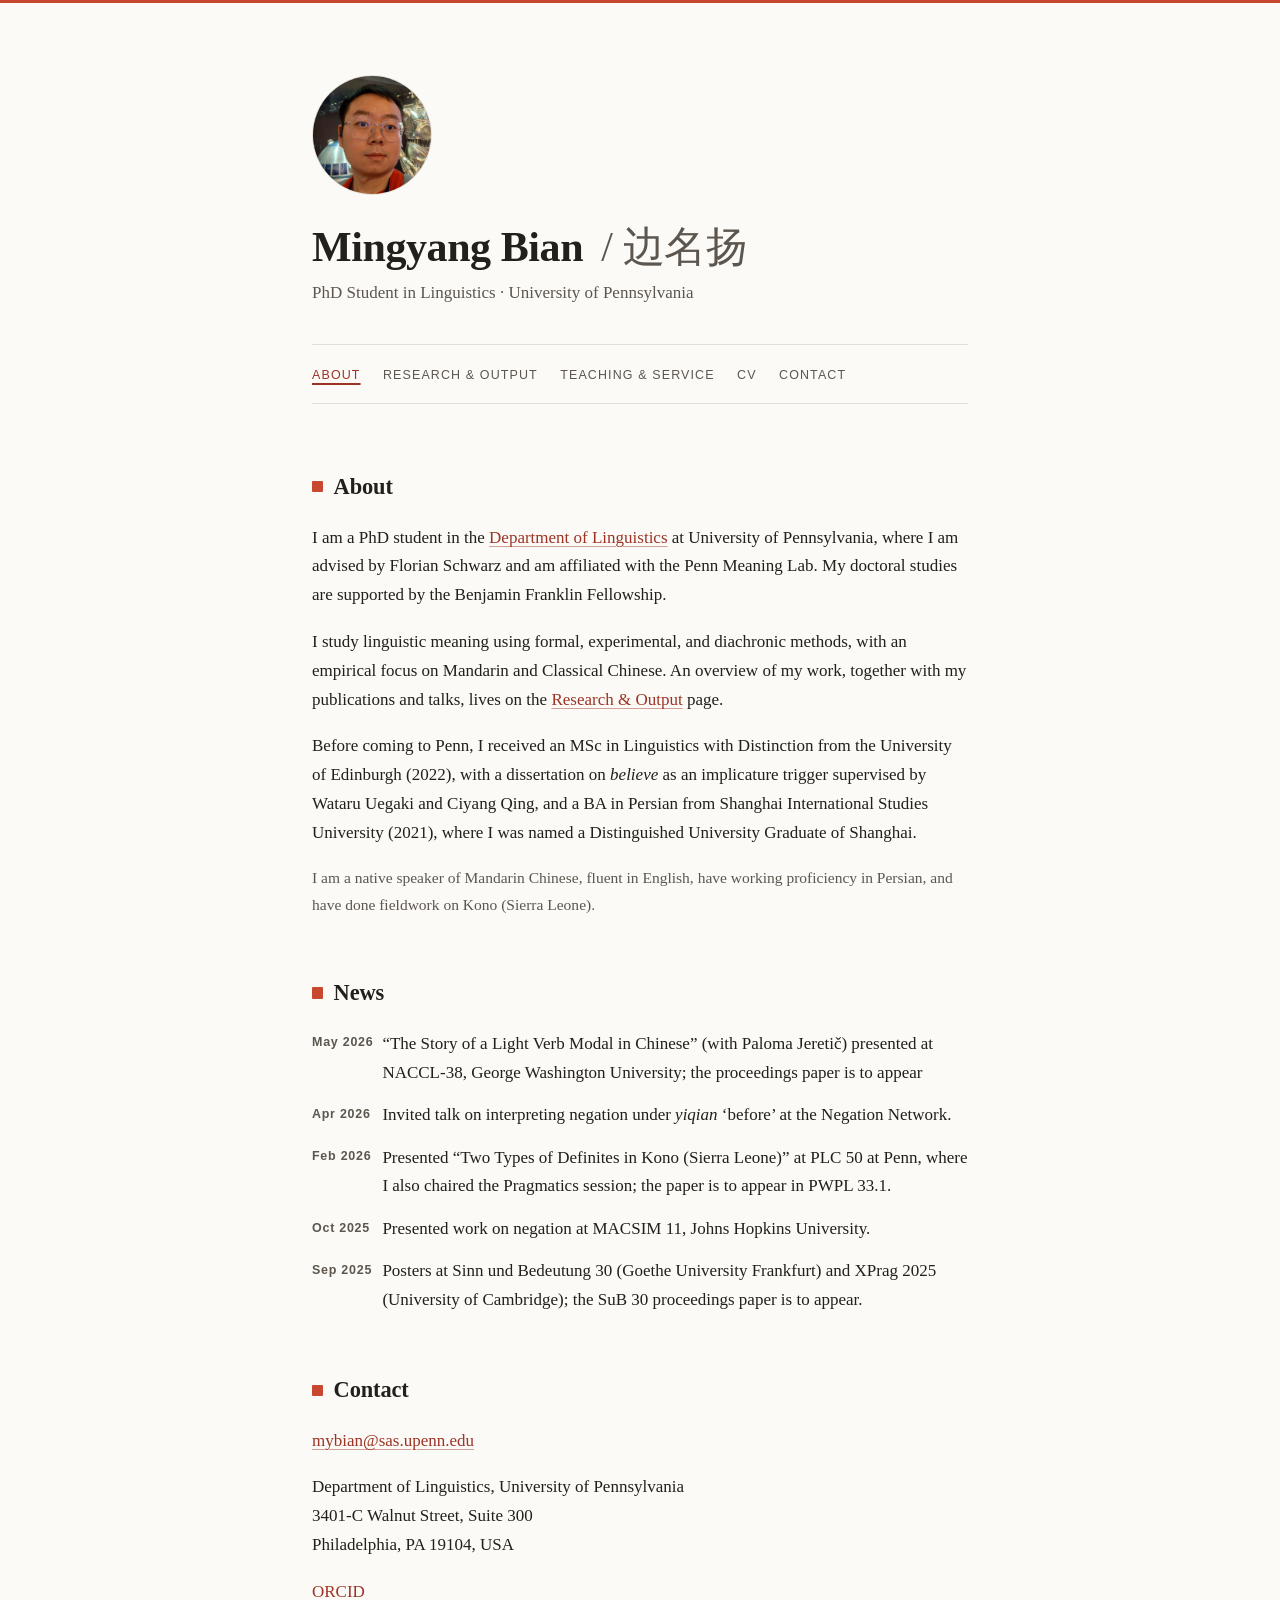
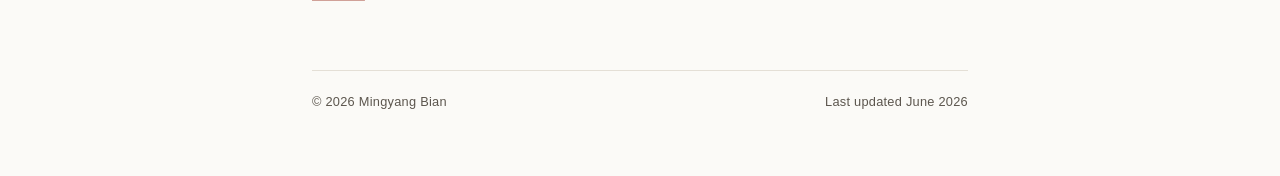
==== index.html @ 260554bf "Add files via upload" ====
<!DOCTYPE html>
<html lang="en">
<head>
<meta charset="utf-8">
<meta name="viewport" content="width=device-width, initial-scale=1.0">
<title>Mingyang Bian · Linguistics · University of Pennsylvania</title>
<meta name="description" content="Mingyang Bian is a PhD student in Linguistics at the University of Pennsylvania, working on formal, experimental, and diachronic semantics and pragmatics, with a focus on Mandarin and Classical Chinese.">
<meta name="author" content="Mingyang Bian">
<link rel="icon" href="data:image/svg+xml,%3Csvg xmlns='http://www.w3.org/2000/svg' viewBox='0 0 16 16'%3E%3Crect x='2' y='2' width='12' height='12' rx='1.5' fill='%23C8472F'/%3E%3C/svg%3E">
<link rel="stylesheet" href="styles.css">
</head>

<body>
<a class="skip-link" href="#main">Skip to content</a>

<div class="wrap">

<header>
  <figure class="portrait">
    <img src="photo.jpg" alt="Portrait of Mingyang Bian" width="120" height="120">
  </figure>

  <h1><a href="index.html">Mingyang Bian</a>
      <span class="zh-name" lang="zh-Hans">&thinsp;/ 边名扬</span> </h1>
  <p class="tagline">PhD Student in Linguistics · University of Pennsylvania</p>

  <nav aria-label="Site">
    <ul>
      <li><a href="index.html" aria-current="page">About</a></li>
      <li><a href="research.html">Research &amp; Output</a></li>
      <li><a href="teaching.html">Teaching &amp; Service</a></li>
      <li><a href="cv.html">CV</a></li>
      <li><a href="index.html#contact">Contact</a></li>
    </ul>
  </nav>
</header>

<main id="main">

<section id="about">
  <h2>About</h2>
  <p>I am a PhD student in the <a href="https://www.ling.upenn.edu/">Department of Linguistics</a> at University of Pennsylvania, where I am advised by Florian Schwarz and am affiliated with the Penn Meaning Lab. My doctoral studies are supported by the Benjamin Franklin Fellowship.</p>
  <p>I study linguistic meaning using formal, experimental, and diachronic methods, with an empirical focus on Mandarin and Classical Chinese. An overview of my work, together with my publications and talks, lives on the <a href="research.html">Research &amp; Output</a> page.</p>
  <p>Before coming to Penn, I received an MSc in Linguistics with Distinction from the University of Edinburgh (2022), with a dissertation on <i>believe</i> as an implicature trigger supervised by Wataru Uegaki and Ciyang Qing, and a BA in Persian from Shanghai International Studies University (2021), where I was named a Distinguished University Graduate of Shanghai.</p>
  <p class="note">I am a native speaker of Mandarin Chinese, fluent in English, have working proficiency in Persian, and have done fieldwork on Kono (Sierra Leone).</p>
</section>

<section id="news">
  <h2>News</h2>
  <ul class="news">
    <li><span class="year">May 2026</span>“The Story of a Light Verb Modal in Chinese” (with Paloma Jeretič) presented at NACCL-38, George Washington University; the proceedings paper is to appear</li>
    <li><span class="year">Apr 2026</span>Invited talk on interpreting negation under <i>yiqian</i> ‘before’ at the Negation Network.</li>
    <li><span class="year">Feb 2026</span>Presented “Two Types of Definites in Kono (Sierra Leone)” at PLC 50 at Penn, where I also chaired the Pragmatics session; the paper is to appear in PWPL 33.1.</li>
    <li><span class="year">Oct 2025</span>Presented work on negation at MACSIM 11, Johns Hopkins University.</li>
    <li><span class="year">Sep 2025</span>Posters at Sinn und Bedeutung 30 (Goethe University Frankfurt) and XPrag 2025 (University of Cambridge); the SuB 30 proceedings paper is to appear.</li>
  </ul>
</section>

<section id="contact">
  <h2>Contact</h2>
  <address>
    <p><a href="mailto:mybian@sas.upenn.edu">mybian@sas.upenn.edu</a></p>
    <p>Department of Linguistics, University of Pennsylvania<br>
    3401-C Walnut Street, Suite 300<br>
    Philadelphia, PA 19104, USA</p>
  </address>
  <p>
    <!--
    <a href="https://scholar.google.com/citations?user=YOUR_ID">Google Scholar</a> ·
    <a href="https://github.com/YOUR_USERNAME">GitHub</a> ·
    -->
    <a href="https://orcid.org/0000-0003-2566-3954">ORCID</a>
  </p>

</section>

</main>

<footer>
  <span>© 2026 Mingyang Bian</span>
  <span>Last updated June 2026</span>
</footer>

</div>
</body>
</html>
---- styles.css ----
/* ============================================================
   Mingyang Bian — personal academic site (shared stylesheet)
   Self-hosted: system fonts only, no external requests.
   Palette: ink on paper, with a cinnabar-seal accent — a nod to
   the vermilion ruling lines (朱丝栏) of Chinese manuscript paper.
   ============================================================ */

:root {
  --paper:     #FBFAF7;
  --ink:       #221F1C;
  --ink-soft:  #5C564E;
  --seal:      #9C3425;  /* links — dark cinnabar, AA on paper */
  --vermilion: #C8472F;  /* decorative marks and rules */
  --hairline:  #E4DFD6;

  --serif: Charter, "Bitstream Charter", "Iowan Old Style",
           "Palatino Linotype", Palatino, Georgia,
           "Songti SC", SimSun, "Noto Serif CJK SC", serif;
  --sans:  -apple-system, BlinkMacSystemFont, "Segoe UI", Roboto,
           "Helvetica Neue", Arial,
           "PingFang SC", "Microsoft YaHei", "Noto Sans CJK SC", sans-serif;
}

@media (prefers-color-scheme: dark) {
  :root {
    --paper:     #191715;
    --ink:       #E9E4DC;
    --ink-soft:  #A39B8F;
    --seal:      #E2826D;
    --vermilion: #D05A40;
    --hairline:  #332F2A;
  }
}

* { box-sizing: border-box; }

html {
  scroll-behavior: smooth;
}

body {
  margin: 0;
  background: var(--paper);
  color: var(--ink);
  font-family: var(--serif);
  font-size: 1.0625rem;          /* 17px */
  line-height: 1.7;
  border-top: 3px solid var(--vermilion);
  -webkit-text-size-adjust: 100%;
}

.wrap {
  max-width: 44rem;
  margin: 0 auto;
  padding: 0 1.5rem 4rem;
}

::selection {
  background: var(--vermilion);
  color: #FBFAF7;
}

/* ---------- links ---------- */

a {
  color: var(--seal);
  text-decoration: underline;
  text-decoration-thickness: 1px;
  text-underline-offset: 0.16em;
  text-decoration-color: color-mix(in srgb, var(--seal) 45%, transparent);
}

a:hover {
  text-decoration-thickness: 2px;
  text-decoration-color: var(--seal);
}

a:focus-visible {
  outline: 2px solid var(--vermilion);
  outline-offset: 2px;
  border-radius: 2px;
}

/* ---------- skip link ---------- */

.skip-link {
  position: absolute;
  left: -9999px;
  top: 0;
  background: var(--paper);
  padding: 0.5rem 1rem;
  font-family: var(--sans);
  font-size: 0.875rem;
}

.skip-link:focus {
  left: 0.5rem;
  top: 0.5rem;
  z-index: 10;
}

/* ---------- header ---------- */

header {
  padding-top: 4.5rem;
  padding-bottom: 0.5rem;
}

.portrait {
  margin: 0 0 1.75rem;
}

.portrait img {
  width: 7.5rem;
  height: 7.5rem;
  object-fit: cover;
  border-radius: 50%;
  border: 1px solid var(--hairline);
  display: block;
}

h1 {
  font-size: clamp(2rem, 6vw, 2.625rem);
  font-weight: 700;
  line-height: 1.15;
  letter-spacing: -0.01em;
  margin: 0 0 0.5rem;
}

h1 a {
  color: inherit;
  text-decoration: none;
}

h1 a:hover {
  color: var(--seal);
}

h1 .zh-name {
  font-weight: 400;
  color: var(--ink-soft);
  white-space: nowrap;
}

.tagline {
  margin: 0;
  font-size: 1.0625rem;
  color: var(--ink-soft);
}

/* ---------- nav ---------- */

nav {
  margin-top: 2.25rem;
  padding: 0.9rem 0;
  border-top: 1px solid var(--hairline);
  border-bottom: 1px solid var(--hairline);
}

nav ul {
  list-style: none;
  margin: 0;
  padding: 0;
  display: flex;
  flex-wrap: wrap;
  gap: 0.4rem 1.4rem;
}

nav a {
  font-family: var(--sans);
  font-size: 0.78rem;
  letter-spacing: 0.09em;
  text-transform: uppercase;
  text-decoration: none;
  color: var(--ink-soft);
}

nav a:hover {
  color: var(--seal);
  text-decoration: underline;
  text-decoration-thickness: 2px;
  text-underline-offset: 0.3em;
}

nav a[aria-current="page"] {
  color: var(--seal);
  text-decoration: underline;
  text-decoration-thickness: 2px;
  text-underline-offset: 0.3em;
}

/* ---------- sections ---------- */

section {
  margin-top: 3.5rem;
  scroll-margin-top: 1.5rem;
}

h2 {
  font-size: 1.4rem;
  font-weight: 700;
  letter-spacing: -0.005em;
  margin: 0 0 1.1rem;
  display: flex;
  align-items: center;
  gap: 0.65rem;
}

/* cinnabar seal-mark before each section title */
h2::before {
  content: "";
  width: 0.5em;
  height: 0.5em;
  border-radius: 1px;
  background: var(--vermilion);
  flex: none;
}

h3 {
  font-family: var(--sans);
  font-size: 0.78rem;
  font-weight: 600;
  letter-spacing: 0.09em;
  text-transform: uppercase;
  color: var(--ink-soft);
  margin: 1.9rem 0 0.7rem;
}

p { margin: 0 0 1.1rem; }

section > :last-child { margin-bottom: 0; }

/* ---------- reference lists (publications, talks): hanging indent ---------- */

.refs p {
  padding-left: 1.6em;
  text-indent: -1.6em;
  margin-bottom: 0.85rem;
}

/* ---------- news list ---------- */

.news {
  list-style: none;
  margin: 0;
  padding: 0;
}

.news li {
  margin-bottom: 0.85rem;
  padding-left: 4.4rem;
  position: relative;
}

.news .year {
  position: absolute;
  left: 0;
  top: 0.22em;
  font-family: var(--sans);
  font-size: 0.78rem;
  font-weight: 600;
  letter-spacing: 0.06em;
  color: var(--ink-soft);
}

/* ---------- compact role lists (teaching, service, skills) ---------- */

.roles {
  list-style: none;
  margin: 0;
  padding: 0;
}

.roles li {
  margin-bottom: 0.7rem;
  padding-left: 1.1rem;
  position: relative;
}

.roles li::before {
  content: "";
  position: absolute;
  left: 0;
  top: 0.62em;
  width: 0.32em;
  height: 0.32em;
  background: var(--hairline);
  border-radius: 1px;
}

.note {
  color: var(--ink-soft);
  font-size: 0.97rem;
}

/* ---------- CV entries (degree / award + date, with details) ---------- */

.entry {
  margin-bottom: 1.15rem;
}

.entry-head {
  display: flex;
  justify-content: space-between;
  align-items: baseline;
  flex-wrap: wrap;
  gap: 0.25rem 1.5rem;
  margin: 0;
  font-weight: 700;
}

.entry-when {
  font-family: var(--sans);
  font-size: 0.78rem;
  font-weight: 600;
  letter-spacing: 0.06em;
  color: var(--ink-soft);
  white-space: nowrap;
}

.entry-sub {
  margin: 0.15rem 0 0;
  font-size: 0.97rem;
  color: var(--ink-soft);
}

/* ---------- quiet button (e.g. PDF download) ---------- */

.btn {
  display: inline-block;
  font-family: var(--sans);
  font-size: 0.78rem;
  letter-spacing: 0.09em;
  text-transform: uppercase;
  text-decoration: none;
  color: var(--seal);
  border: 1px solid var(--hairline);
  border-radius: 3px;
  padding: 0.5rem 0.9rem;
}

.btn:hover {
  border-color: var(--seal);
  text-decoration: none;
}

/* ---------- contact ---------- */

address {
  font-style: normal;
}

/* ---------- footer ---------- */

footer {
  margin-top: 4rem;
  padding-top: 1.2rem;
  border-top: 1px solid var(--hairline);
  font-family: var(--sans);
  font-size: 0.8rem;
  letter-spacing: 0.02em;
  color: var(--ink-soft);
  display: flex;
  flex-wrap: wrap;
  gap: 0.3rem 1.5rem;
  justify-content: space-between;
}

/* ---------- accessibility & media ---------- */

@media (prefers-reduced-motion: reduce) {
  html { scroll-behavior: auto; }
}

@media print {
  body { border-top: none; background: #fff; color: #000; }
  nav, .skip-link, .btn { display: none; }
  a { color: #000; text-decoration: none; }
}

@media (max-width: 480px) {
  header { padding-top: 3rem; }
  .news li { padding-left: 0; }
  .news .year { position: static; display: block; margin-bottom: 0.1rem; }
}
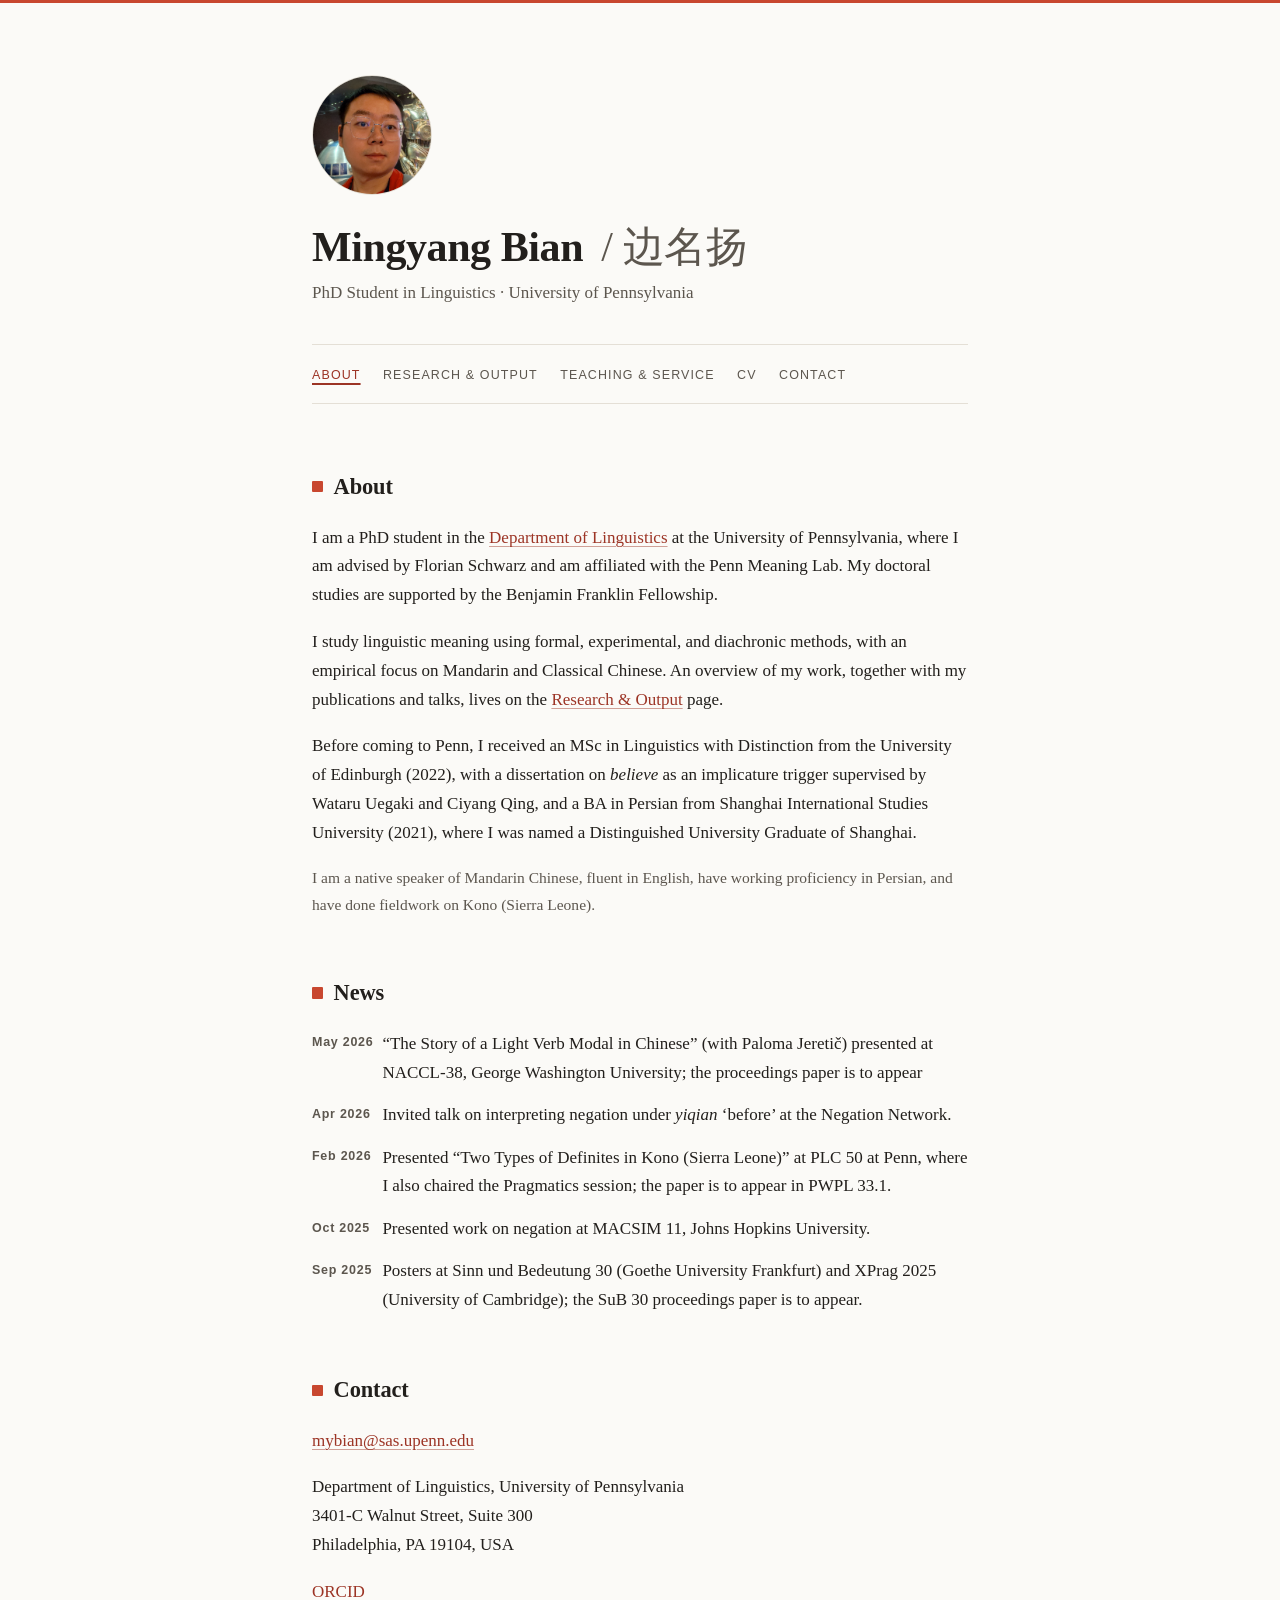
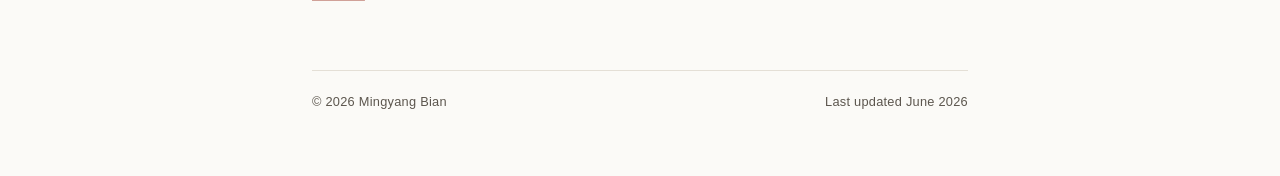
==== commit ed07bb92: "Update index.html" ====
--- a/index.html
+++ b/index.html
@@ -39,7 +39,7 @@
 
 <section id="about">
   <h2>About</h2>
-  <p>I am a PhD student in the <a href="https://www.ling.upenn.edu/">Department of Linguistics</a> at University of Pennsylvania, where I am advised by Florian Schwarz and am affiliated with the Penn Meaning Lab. My doctoral studies are supported by the Benjamin Franklin Fellowship.</p>
+  <p>I am a PhD student in the <a href="https://www.ling.upenn.edu/">Department of Linguistics</a> at the University of Pennsylvania, where I am advised by Florian Schwarz and am affiliated with the Penn Meaning Lab. My doctoral studies are supported by the Benjamin Franklin Fellowship.</p>
   <p>I study linguistic meaning using formal, experimental, and diachronic methods, with an empirical focus on Mandarin and Classical Chinese. An overview of my work, together with my publications and talks, lives on the <a href="research.html">Research &amp; Output</a> page.</p>
   <p>Before coming to Penn, I received an MSc in Linguistics with Distinction from the University of Edinburgh (2022), with a dissertation on <i>believe</i> as an implicature trigger supervised by Wataru Uegaki and Ciyang Qing, and a BA in Persian from Shanghai International Studies University (2021), where I was named a Distinguished University Graduate of Shanghai.</p>
   <p class="note">I am a native speaker of Mandarin Chinese, fluent in English, have working proficiency in Persian, and have done fieldwork on Kono (Sierra Leone).</p>
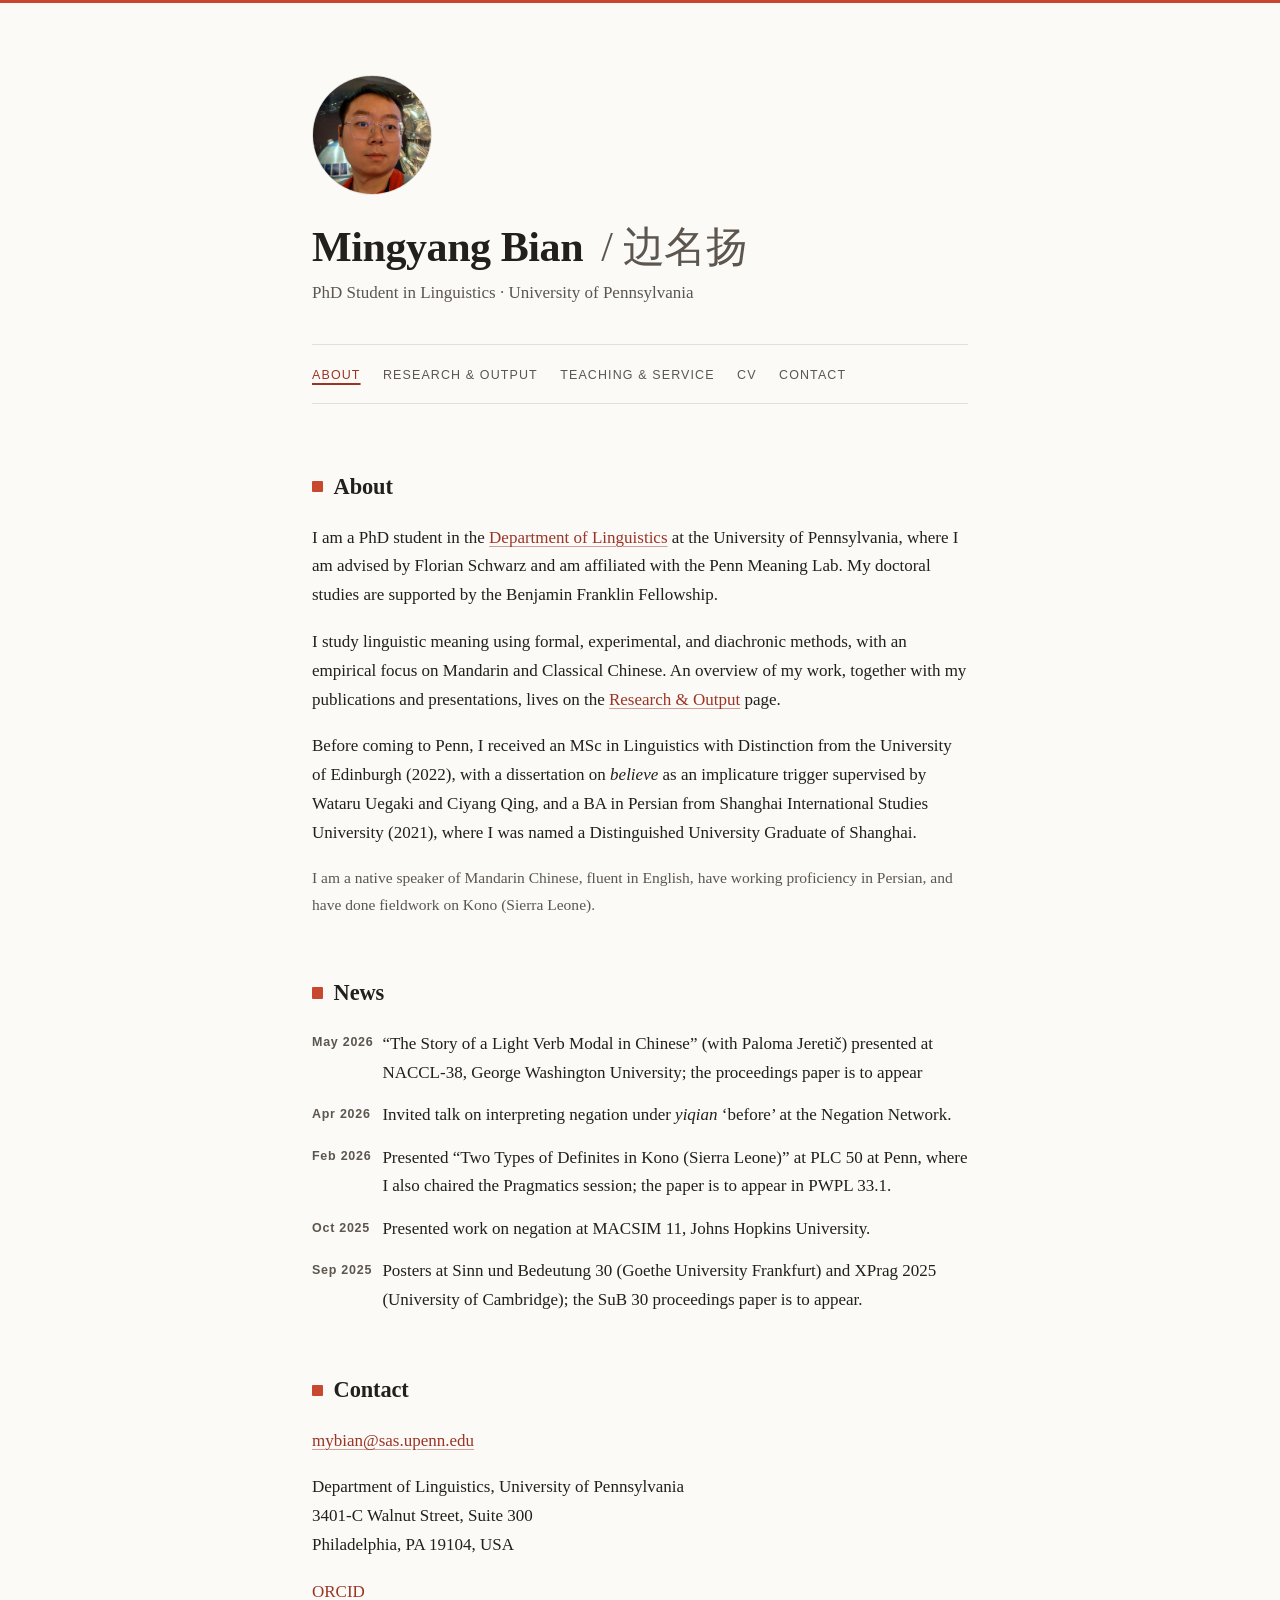
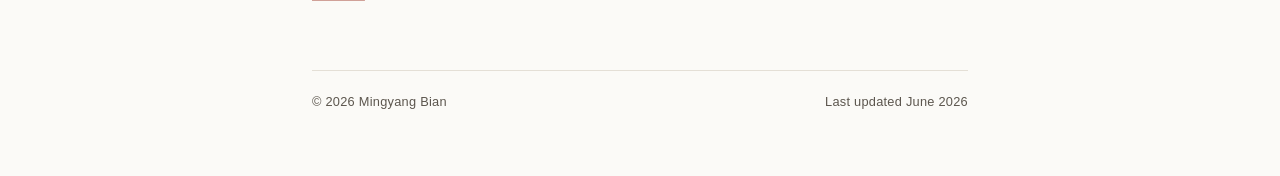
==== commit ba9eaa06: "Update index.html" ====
--- a/index.html
+++ b/index.html
@@ -40,7 +40,7 @@
 <section id="about">
   <h2>About</h2>
   <p>I am a PhD student in the <a href="https://www.ling.upenn.edu/">Department of Linguistics</a> at the University of Pennsylvania, where I am advised by Florian Schwarz and am affiliated with the Penn Meaning Lab. My doctoral studies are supported by the Benjamin Franklin Fellowship.</p>
-  <p>I study linguistic meaning using formal, experimental, and diachronic methods, with an empirical focus on Mandarin and Classical Chinese. An overview of my work, together with my publications and talks, lives on the <a href="research.html">Research &amp; Output</a> page.</p>
+  <p>I study linguistic meaning using formal, experimental, and diachronic methods, with an empirical focus on Mandarin and Classical Chinese. An overview of my work, together with my publications and presentations, lives on the <a href="research.html">Research &amp; Output</a> page.</p>
   <p>Before coming to Penn, I received an MSc in Linguistics with Distinction from the University of Edinburgh (2022), with a dissertation on <i>believe</i> as an implicature trigger supervised by Wataru Uegaki and Ciyang Qing, and a BA in Persian from Shanghai International Studies University (2021), where I was named a Distinguished University Graduate of Shanghai.</p>
   <p class="note">I am a native speaker of Mandarin Chinese, fluent in English, have working proficiency in Persian, and have done fieldwork on Kono (Sierra Leone).</p>
 </section>
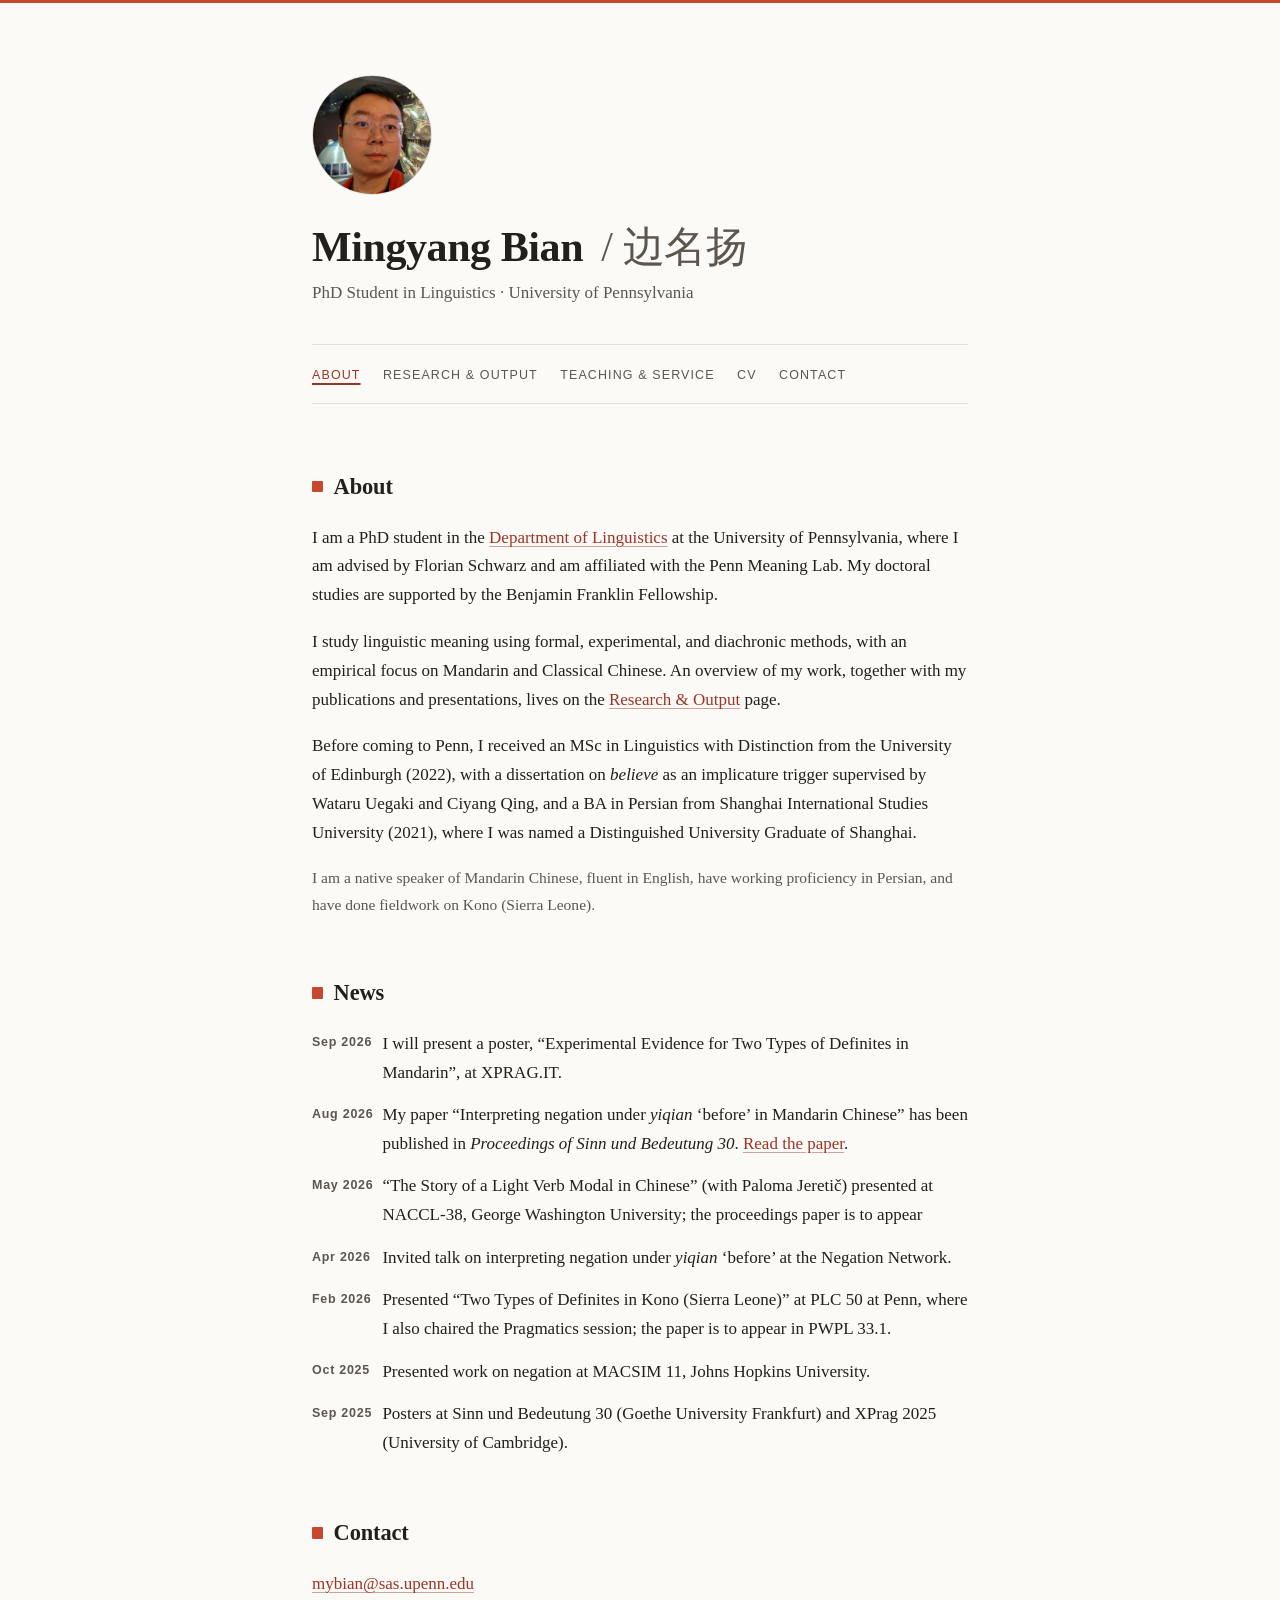
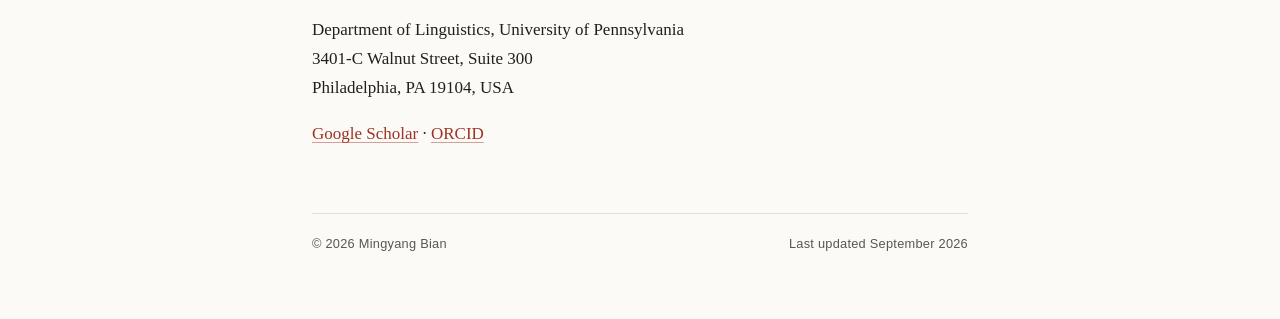
==== commit 57c84ad0: "Update publication news, XPRAG.IT poster, and Scholar link" ====
--- a/index.html
+++ b/index.html
@@ -48,11 +48,13 @@
 <section id="news">
   <h2>News</h2>
   <ul class="news">
+    <li><span class="year">Sep 2026</span>I will present a poster, “Experimental Evidence for Two Types of Definites in Mandarin”, at XPRAG.IT.</li>
+    <li><span class="year">Aug 2026</span>My paper “Interpreting negation under <i>yiqian</i> ‘before’ in Mandarin Chinese” has been published in <i>Proceedings of Sinn und Bedeutung 30</i>. <a href="https://doi.org/10.18148/sub/2026.v30.1319">Read the paper</a>.</li>
     <li><span class="year">May 2026</span>“The Story of a Light Verb Modal in Chinese” (with Paloma Jeretič) presented at NACCL-38, George Washington University; the proceedings paper is to appear</li>
     <li><span class="year">Apr 2026</span>Invited talk on interpreting negation under <i>yiqian</i> ‘before’ at the Negation Network.</li>
     <li><span class="year">Feb 2026</span>Presented “Two Types of Definites in Kono (Sierra Leone)” at PLC 50 at Penn, where I also chaired the Pragmatics session; the paper is to appear in PWPL 33.1.</li>
     <li><span class="year">Oct 2025</span>Presented work on negation at MACSIM 11, Johns Hopkins University.</li>
-    <li><span class="year">Sep 2025</span>Posters at Sinn und Bedeutung 30 (Goethe University Frankfurt) and XPrag 2025 (University of Cambridge); the SuB 30 proceedings paper is to appear.</li>
+    <li><span class="year">Sep 2025</span>Posters at Sinn und Bedeutung 30 (Goethe University Frankfurt) and XPrag 2025 (University of Cambridge).</li>
   </ul>
 </section>
 
@@ -65,10 +67,7 @@
     Philadelphia, PA 19104, USA</p>
   </address>
   <p>
-    <!--
-    <a href="https://scholar.google.com/citations?user=YOUR_ID">Google Scholar</a> ·
-    <a href="https://github.com/YOUR_USERNAME">GitHub</a> ·
-    -->
+    <a href="https://scholar.google.com/citations?user=eX2zrwQAAAAJ">Google Scholar</a> ·
     <a href="https://orcid.org/0000-0003-2566-3954">ORCID</a>
   </p>
 
@@ -78,7 +77,7 @@
 
 <footer>
   <span>© 2026 Mingyang Bian</span>
-  <span>Last updated June 2026</span>
+  <span>Last updated September 2026</span>
 </footer>
 
 </div>
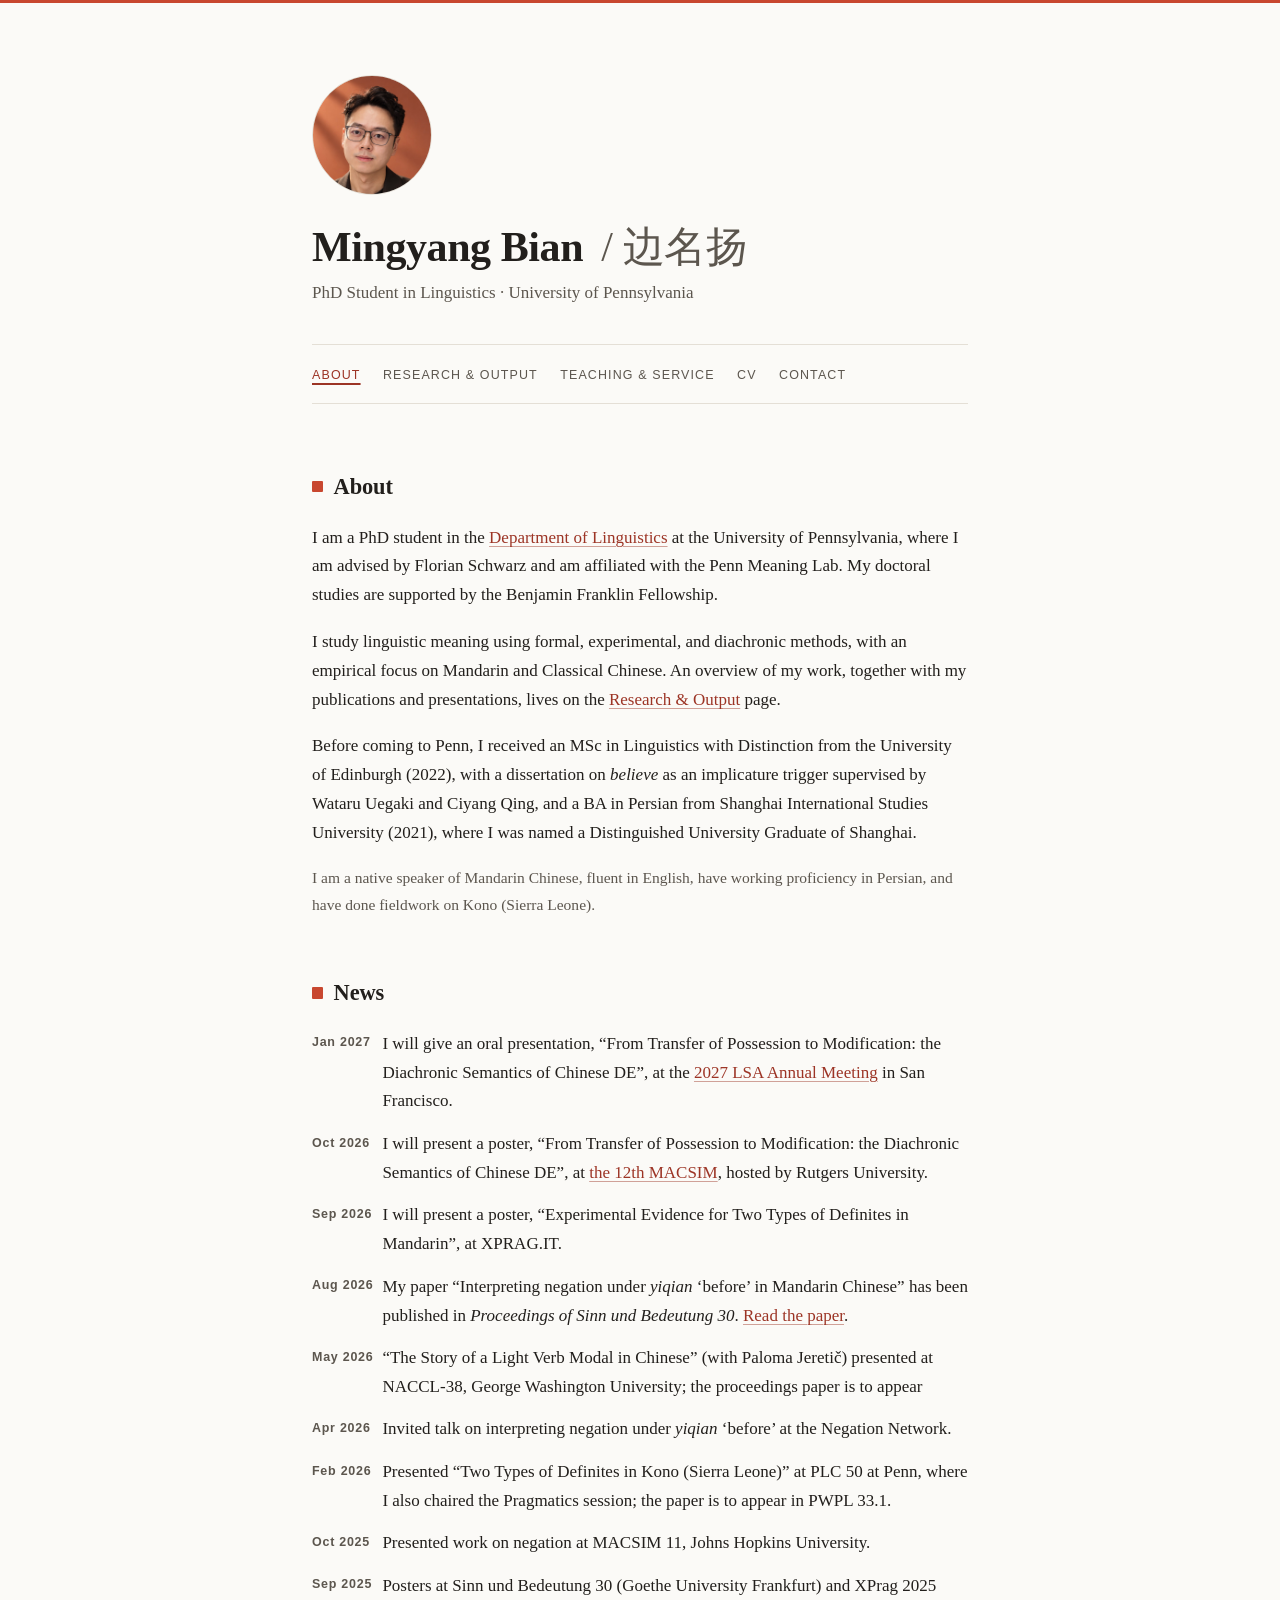
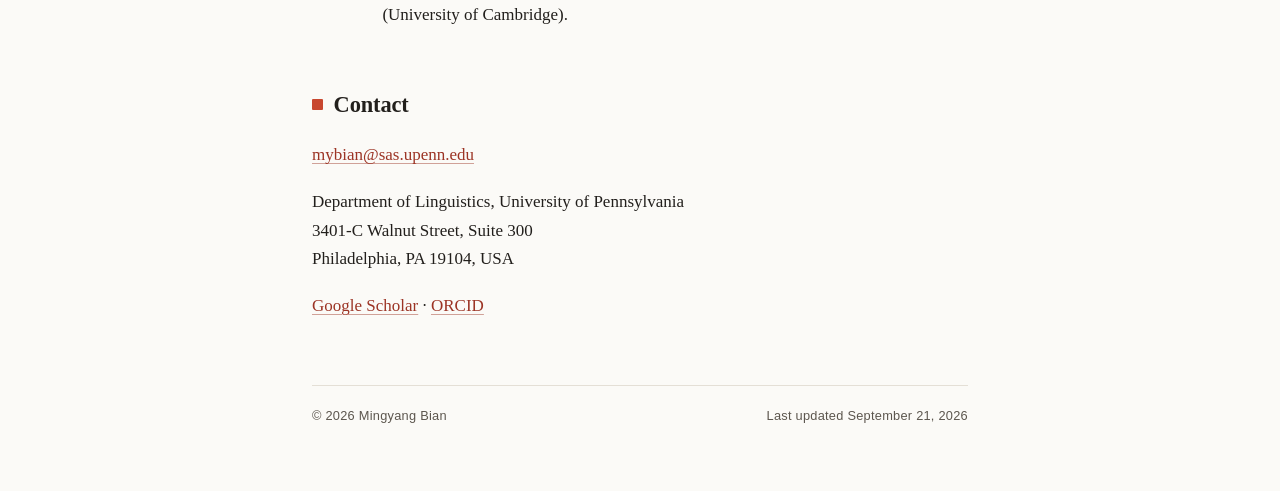
==== commit 501f20fe: "Update homepage news for MACSIM and LSA presentations" ====
--- a/index.html
+++ b/index.html
@@ -48,6 +48,8 @@
 <section id="news">
   <h2>News</h2>
   <ul class="news">
+    <li><span class="year">Jan 2027</span>I will give an oral presentation, “From Transfer of Possession to Modification: the Diachronic Semantics of Chinese DE”, at the <a href="https://www.lsadc.org/lsa-annual-meeting">2027 LSA Annual Meeting</a> in San Francisco.</li>
+    <li><span class="year">Oct 2026</span>I will present a poster, “From Transfer of Possession to Modification: the Diachronic Semantics of Chinese DE”, at <a href="https://www.macsim.us/the-12th-macsim/">the 12th MACSIM</a>, hosted by Rutgers University.</li>
     <li><span class="year">Sep 2026</span>I will present a poster, “Experimental Evidence for Two Types of Definites in Mandarin”, at XPRAG.IT.</li>
     <li><span class="year">Aug 2026</span>My paper “Interpreting negation under <i>yiqian</i> ‘before’ in Mandarin Chinese” has been published in <i>Proceedings of Sinn und Bedeutung 30</i>. <a href="https://doi.org/10.18148/sub/2026.v30.1319">Read the paper</a>.</li>
     <li><span class="year">May 2026</span>“The Story of a Light Verb Modal in Chinese” (with Paloma Jeretič) presented at NACCL-38, George Washington University; the proceedings paper is to appear</li>
@@ -77,7 +79,7 @@
 
 <footer>
   <span>© 2026 Mingyang Bian</span>
-  <span>Last updated September 2026</span>
+  <span>Last updated September 21, 2026</span>
 </footer>
 
 </div>
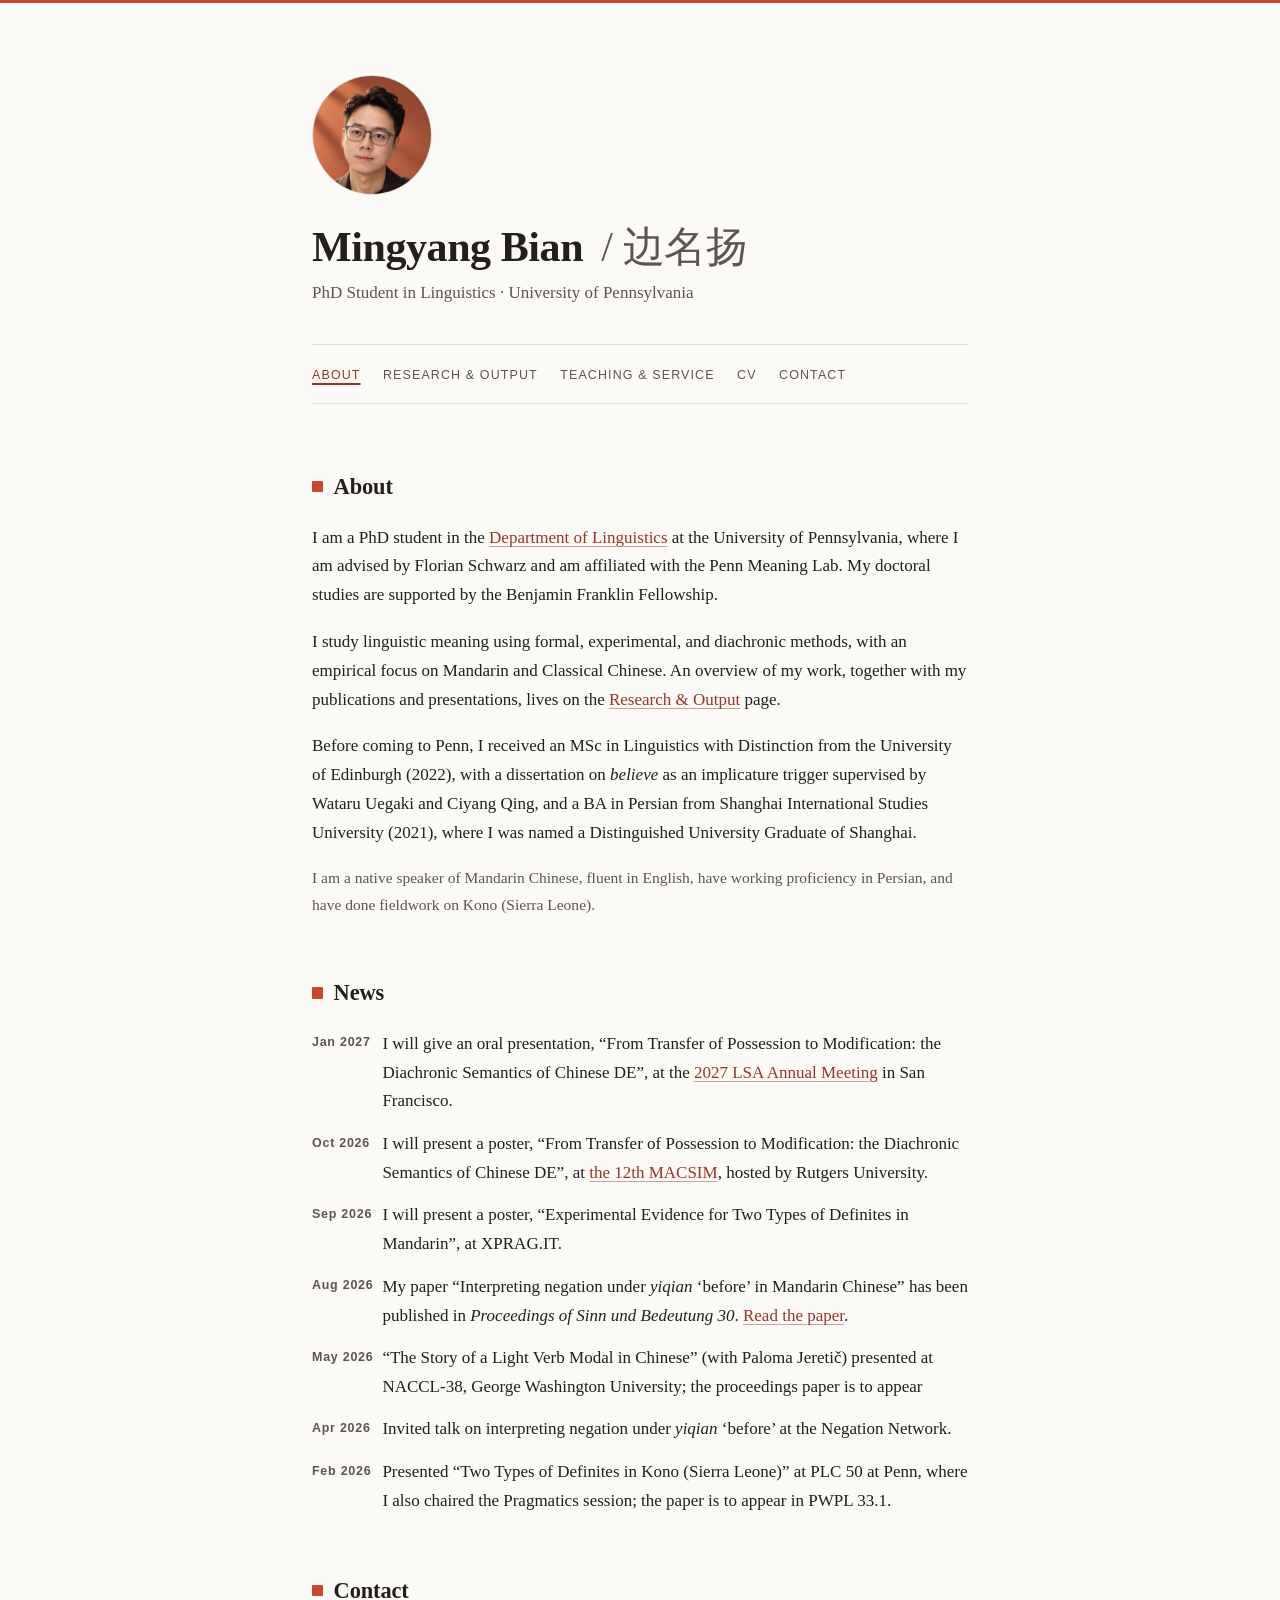
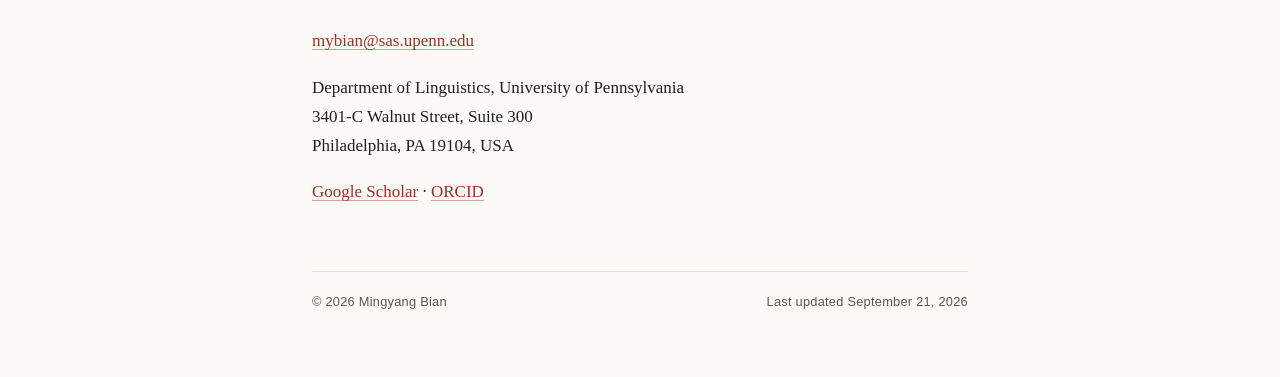
==== commit 3bfc6a8b: "Remove 2025 news and rename regional and internal networks heading" ====
--- a/index.html
+++ b/index.html
@@ -55,8 +55,6 @@
     <li><span class="year">May 2026</span>“The Story of a Light Verb Modal in Chinese” (with Paloma Jeretič) presented at NACCL-38, George Washington University; the proceedings paper is to appear</li>
     <li><span class="year">Apr 2026</span>Invited talk on interpreting negation under <i>yiqian</i> ‘before’ at the Negation Network.</li>
     <li><span class="year">Feb 2026</span>Presented “Two Types of Definites in Kono (Sierra Leone)” at PLC 50 at Penn, where I also chaired the Pragmatics session; the paper is to appear in PWPL 33.1.</li>
-    <li><span class="year">Oct 2025</span>Presented work on negation at MACSIM 11, Johns Hopkins University.</li>
-    <li><span class="year">Sep 2025</span>Posters at Sinn und Bedeutung 30 (Goethe University Frankfurt) and XPrag 2025 (University of Cambridge).</li>
   </ul>
 </section>
 
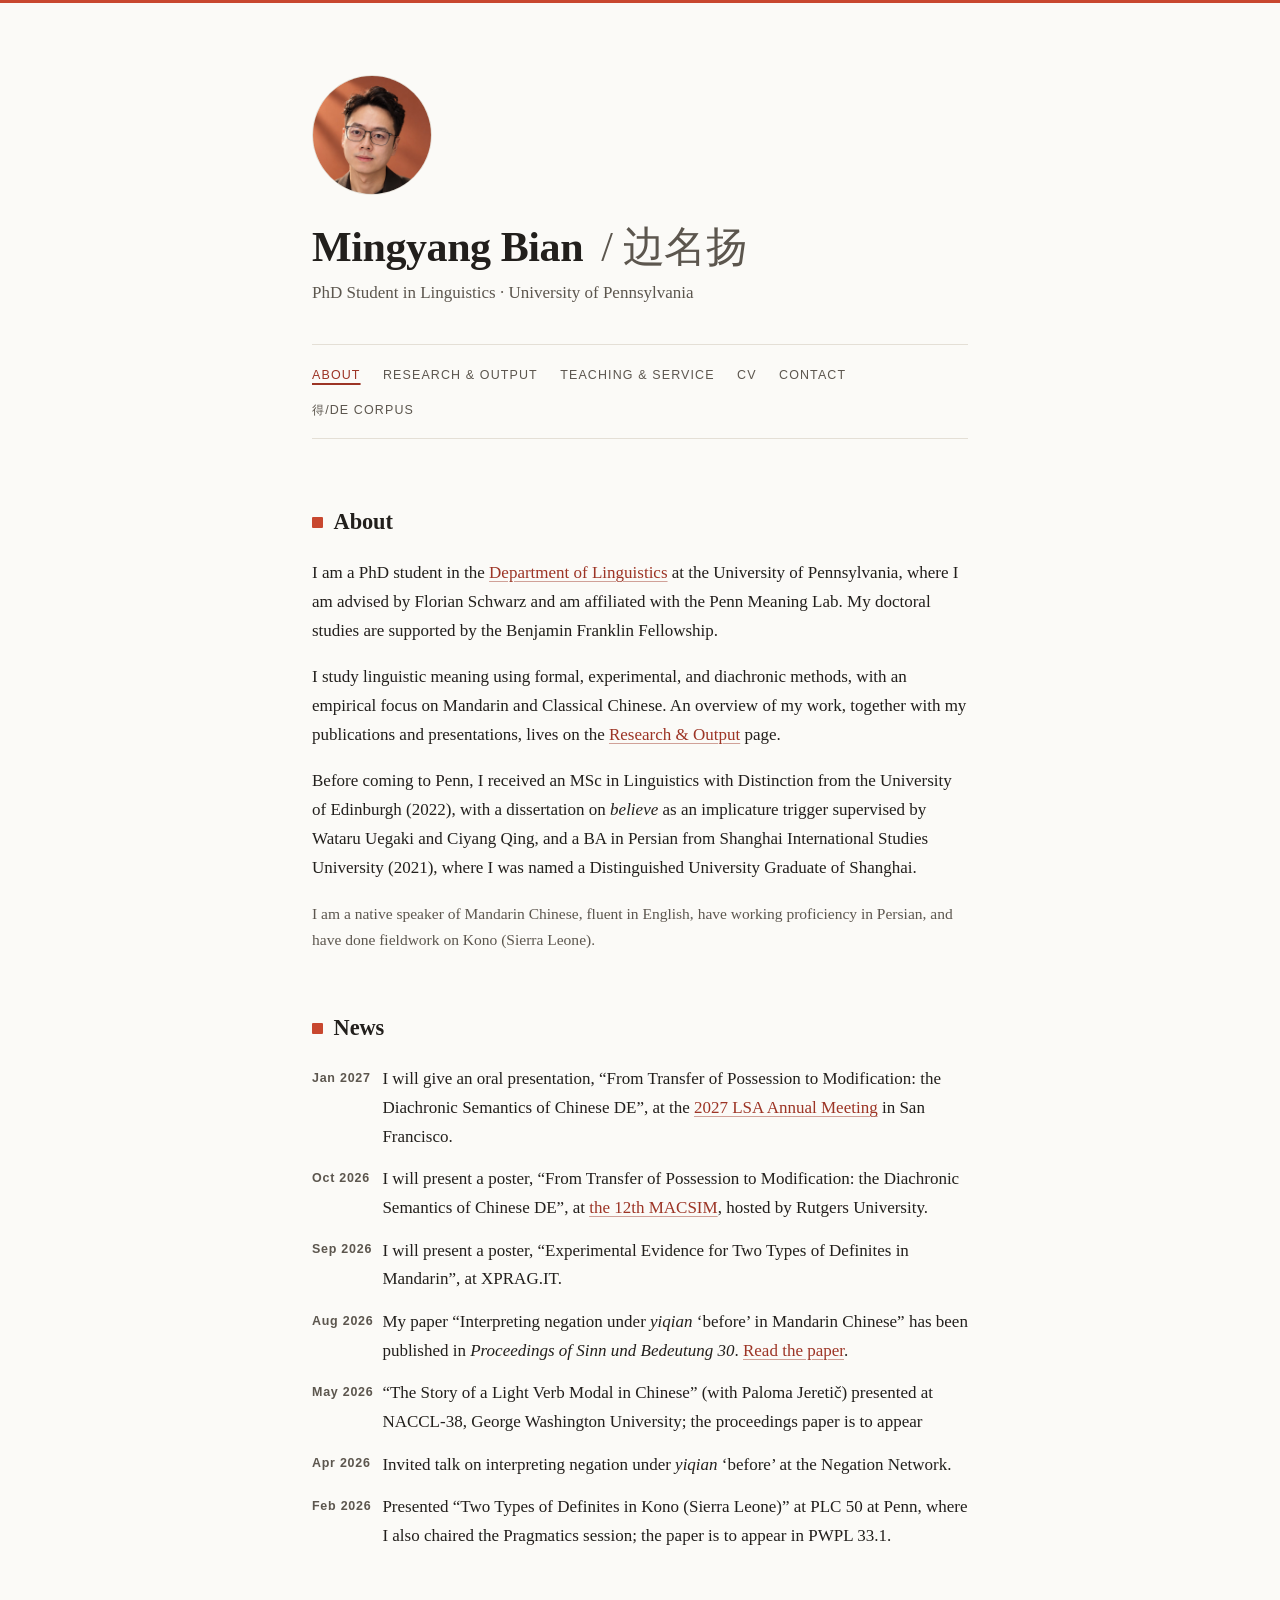
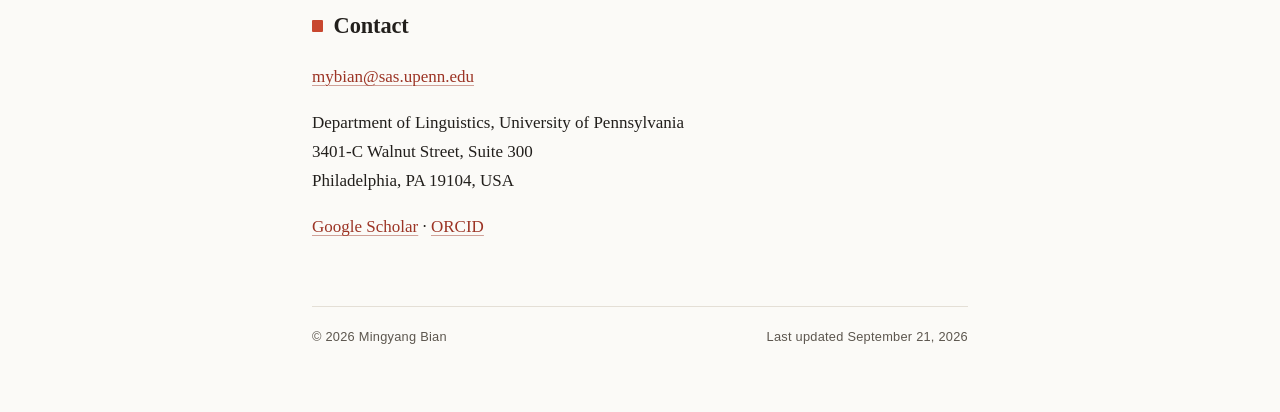
==== commit aab101eb: "Add 得/DE Corpus to the site navigation, after Contact Co-Authored-By: Claude Opus 5.5 <noreply@anthr" ====
--- a/index.html
+++ b/index.html
@@ -8,6 +8,7 @@
 <meta name="author" content="Mingyang Bian">
 <link rel="icon" href="data:image/svg+xml,%3Csvg xmlns='http://www.w3.org/2000/svg' viewBox='0 0 16 16'%3E%3Crect x='2' y='2' width='12' height='12' rx='1.5' fill='%23C8472F'/%3E%3C/svg%3E">
 <link rel="stylesheet" href="styles.css">
+<!-- Cloudflare Web Analytics --><script type='module' src='https://static.cloudflareinsights.com/beacon.min.js' data-cf-beacon='{"token": "c452ebd4bb47403d8e4e0c3c75409bb0"}'></script><!-- End Cloudflare Web Analytics -->
 </head>
 
 <body>
@@ -31,6 +32,7 @@
       <li><a href="teaching.html">Teaching &amp; Service</a></li>
       <li><a href="cv.html">CV</a></li>
       <li><a href="index.html#contact">Contact</a></li>
+      <li><a href="corpus/"><span lang="zh-Hans">得</span>/DE Corpus</a></li>
     </ul>
   </nav>
 </header>
